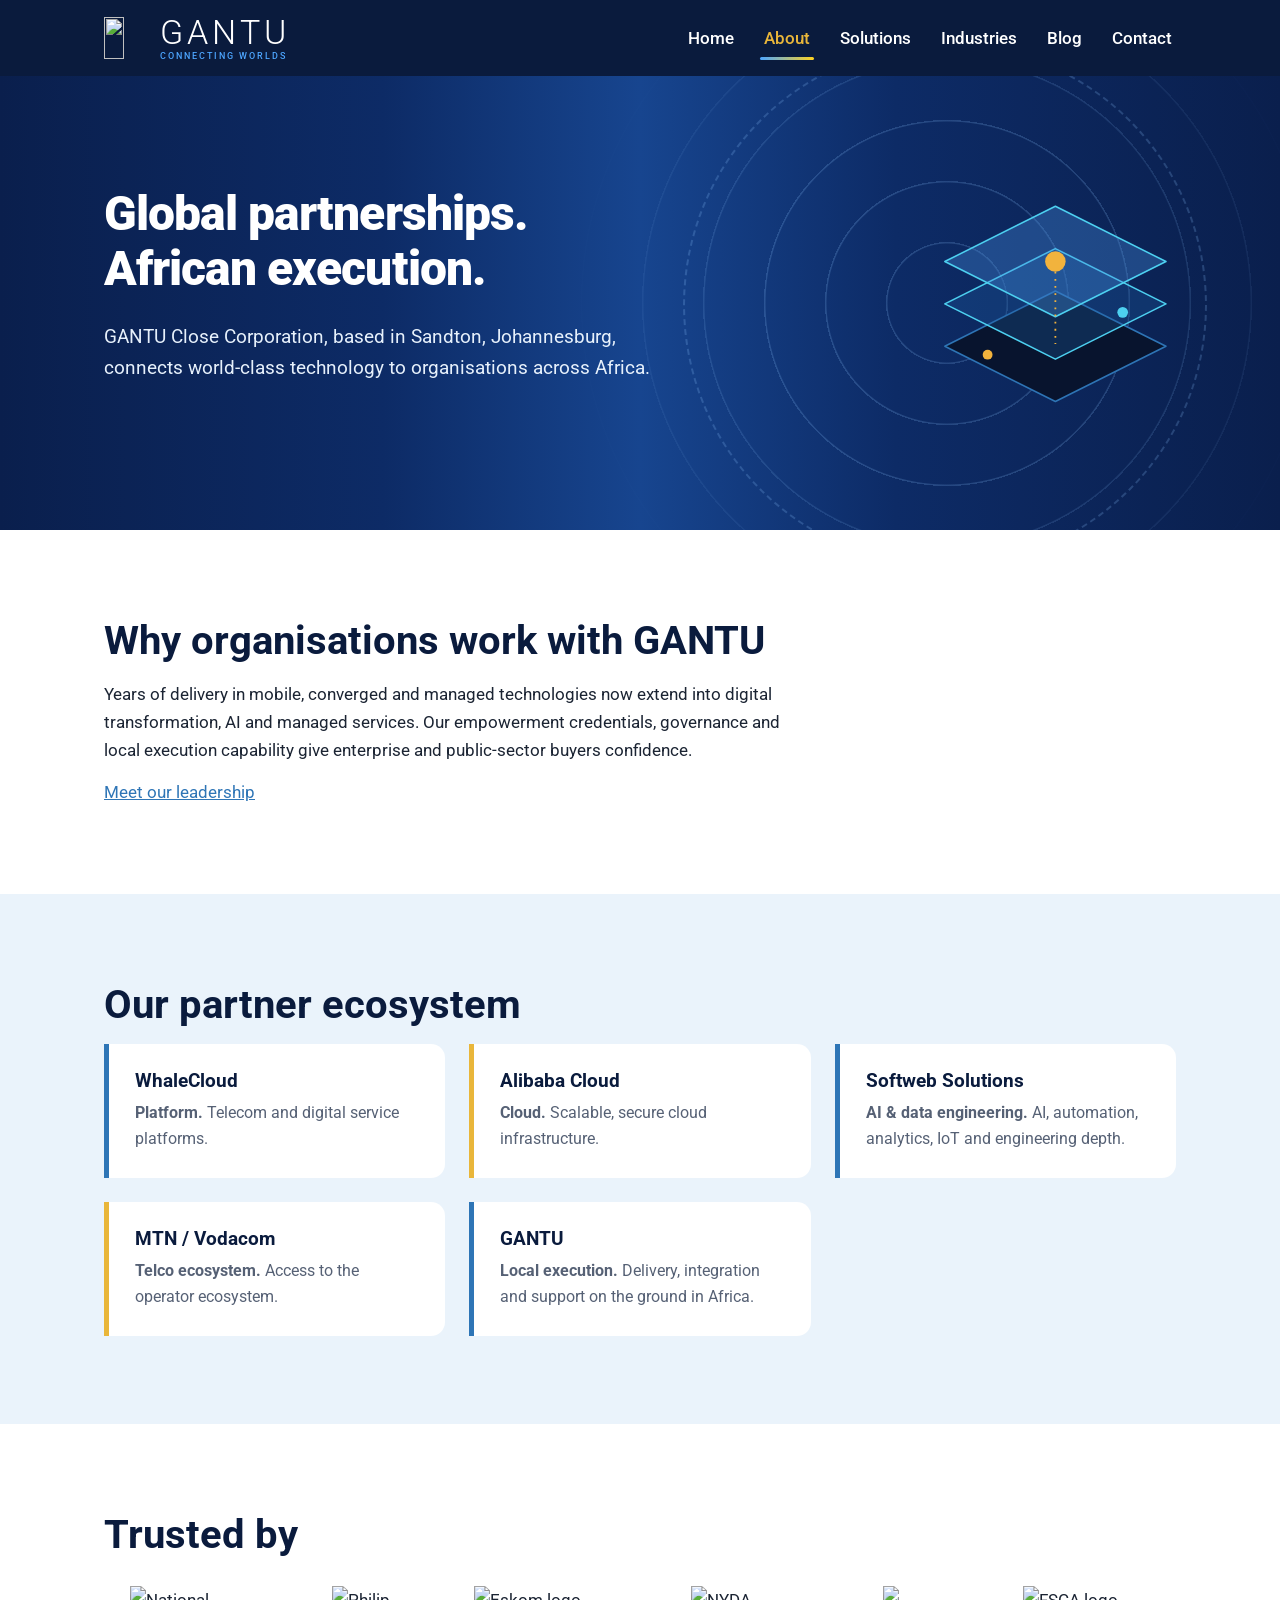
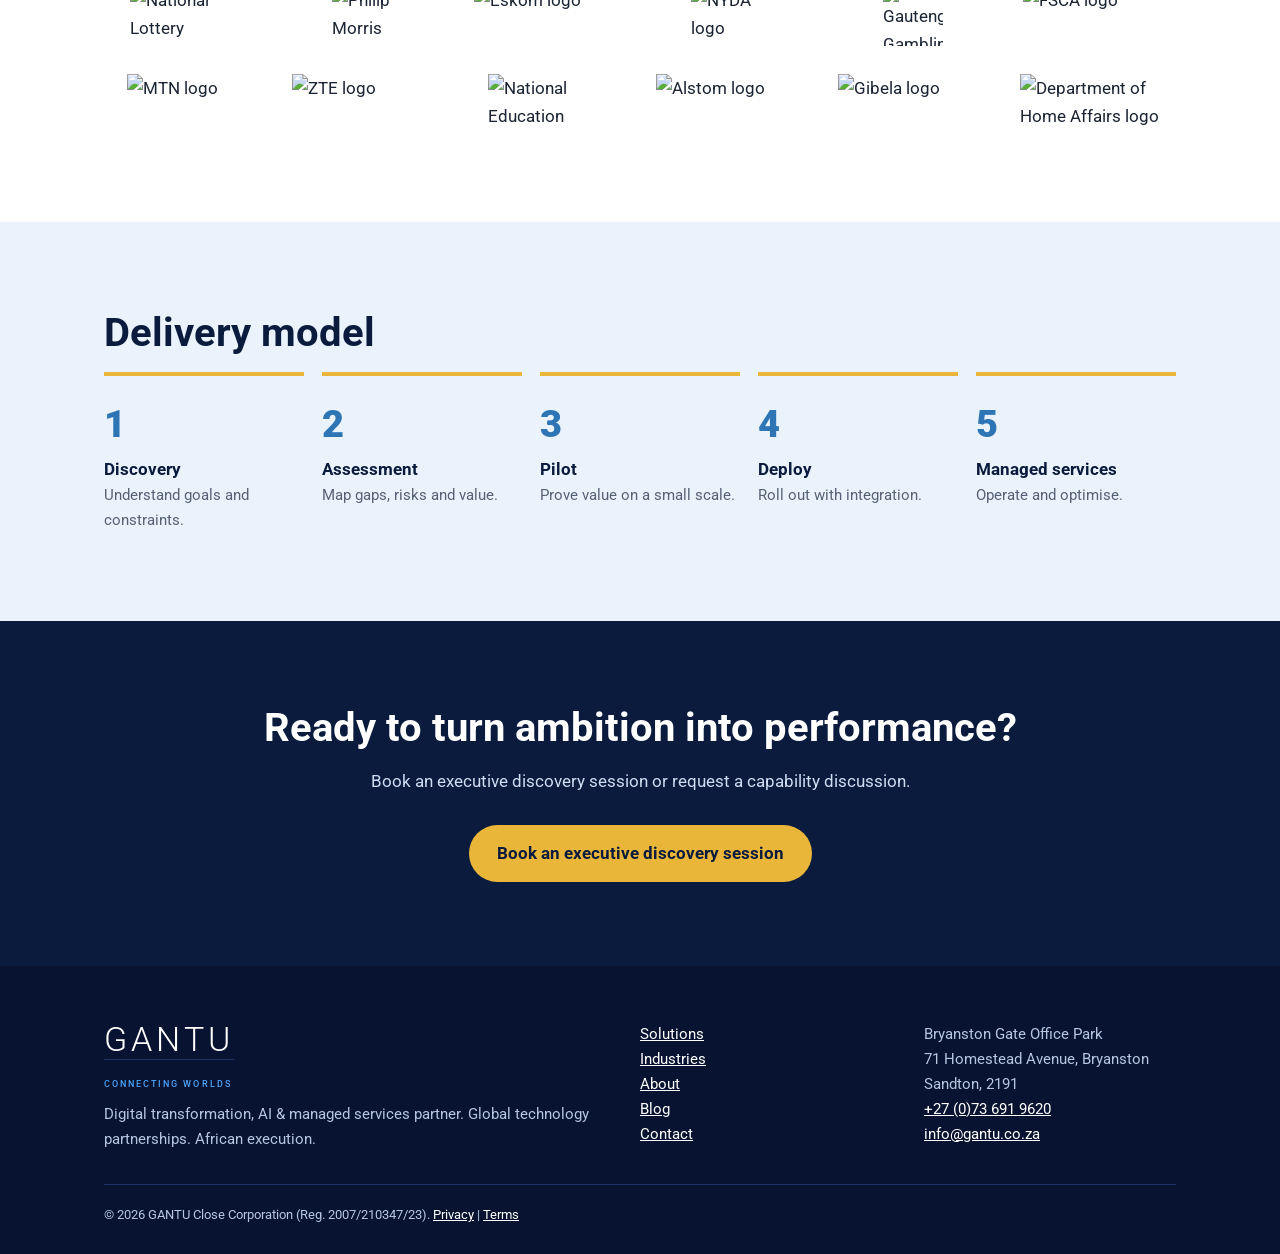
==== about.html @ 1ffa5082 "Add files via upload" ====
<!DOCTYPE html>
<html lang="en-ZA"><head><meta charset="utf-8"><meta name="viewport" content="width=device-width,initial-scale=1">
<title>About | GANTU</title><meta name="description" content="GANTU Close Corporation: global technology partners, African execution, trusted by enterprise and public-sector clients."><link rel="canonical" href="https://gantu.co.za/about.html">
<meta name="robots" content="index,follow,max-image-preview:large"><meta name="theme-color" content="#0A1B3D">
<meta property="og:type" content="website"><meta property="og:site_name" content="GANTU"><meta property="og:title" content="About | GANTU"><meta property="og:description" content="GANTU Close Corporation: global technology partners, African execution, trusted by enterprise and public-sector clients."><meta property="og:image" content="https://gantu.co.za/wp-content/uploads/2024/11/logo_light.png"><meta name="twitter:card" content="summary_large_image">
<link rel="preconnect" href="https://fonts.googleapis.com"><link rel="preconnect" href="https://fonts.gstatic.com" crossorigin>
<link href="https://fonts.googleapis.com/css2?family=Roboto:wght@400;500;700;900&display=swap" rel="stylesheet"><link rel="stylesheet" href="style.css"></head>
<body><header><div class="w nav"><a href="index.html" class="brand"><img src="images/gantu-icon.png" alt="" width="140" height="123"><span class="wm"><b>GANTU</b><small>Connecting Worlds</small></span></a>
<input type="checkbox" id="m" aria-label="Toggle menu"><label for="m" class="bg" aria-hidden="true">&#9776;</label>
<ul><li><a href="index.html">Home</a></li><li><a href="about.html" aria-current=page>About</a></li><li><a href="solutions.html">Solutions</a></li><li><a href="industries.html">Industries</a></li><li><a href="blog.html">Blog</a></li><li><a href="contact.html">Contact</a></li></ul></div></header>
<main><section class="hero sm ab"><div class="w"><div><h1>Global partnerships. African execution.</h1><p>GANTU Close Corporation, based in Sandton, Johannesburg, connects world-class technology to organisations across Africa.</p></div><svg class="iso s" viewBox="40 50 540 480" role="img" aria-label="Three connected technology layers linked by a data line"><polygon points="310,263 558,387 310,511 62,387" fill="#08142E" stroke="#2E75B6" stroke-width="3.5" stroke-linejoin="round"/><polygon points="310,168 558,292 310,416 62,292" fill="rgba(30,90,160,.32)" stroke="#4DD0F0" stroke-width="3.5" stroke-linejoin="round"/><polygon points="310,73 558,197 310,321 62,197" fill="rgba(70,140,220,.35)" stroke="#4DD0F0" stroke-width="3.5" stroke-linejoin="round"/><path class="flow" d="M310 220V382" stroke="#F2B33D" stroke-width="4" stroke-dasharray="4 12" fill="none"/><circle cx="310" cy="197" r="23" fill="#F2B33D"/><circle cx="461" cy="311" r="12" fill="#4DD0F0"/><circle cx="158" cy="406" r="11" fill="#F2B33D"/></svg></div></section>
<section class="s"><div class="w"><h2>Why organisations work with GANTU</h2><p>Years of delivery in mobile, converged and managed technologies now extend into digital transformation, AI and managed services. Our empowerment credentials, governance and local execution capability give enterprise and public-sector buyers confidence.</p><p style='margin-top:14px'><a href='https://gantu.co.za/leadership/'>Meet our leadership</a></p></div></section>
<section class="s alt"><div class="w"><h2>Our partner ecosystem</h2><div class='grid'><div class="t"><h3>WhaleCloud</h3><p><b>Platform.</b> Telecom and digital service platforms.</p></div><div class="t"><h3>Alibaba Cloud</h3><p><b>Cloud.</b> Scalable, secure cloud infrastructure.</p></div><div class="t"><h3>Softweb Solutions</h3><p><b>AI &amp; data engineering.</b> AI, automation, analytics, IoT and engineering depth.</p></div><div class="t"><h3>MTN / Vodacom</h3><p><b>Telco ecosystem.</b> Access to the operator ecosystem.</p></div><div class="t"><h3>GANTU</h3><p><b>Local execution.</b> Delivery, integration and support on the ground in Africa.</p></div></div></div></section>
<section class="s"><div class="w"><h2>Trusted by</h2><ul class='clients'><li><img src="images/clients/c1.jpg" alt="National Lottery (Ithuba) logo" width="220" height="120" loading="lazy"></li><li><img src="images/clients/c2.jpg" alt="Philip Morris South Africa logo" width="139" height="120" loading="lazy"></li><li><img src="images/clients/c3.jpg" alt="Eskom logo" width="300" height="90" loading="lazy"></li><li><img src="images/clients/c4.jpg" alt="NYDA logo" width="160" height="120" loading="lazy"></li><li><img src="images/clients/c5.jpg" alt="Gauteng Gambling Board logo" width="121" height="120" loading="lazy"></li><li><img src="images/clients/c6.jpg" alt="FSCA logo" width="290" height="120" loading="lazy"></li><li><img src="images/clients/c7.jpg" alt="MTN logo" width="231" height="120" loading="lazy"></li><li><img src="images/clients/c8.jpg" alt="ZTE logo" width="300" height="115" loading="lazy"></li><li><img src="images/clients/c9.jpg" alt="National Education Collaboration Trust logo" width="243" height="120" loading="lazy"></li><li><img src="images/clients/c10.jpg" alt="Alstom logo" width="300" height="73" loading="lazy"></li><li><img src="images/clients/c11.jpg" alt="Gibela logo" width="300" height="115" loading="lazy"></li><li><img src="images/clients/c12.jpg" alt="Department of Home Affairs logo" width="300" height="118" loading="lazy"></li></ul></div></section>
<section class="s alt"><div class="w"><h2>Delivery model</h2><ol class="steps"><li>Discovery<span>Understand goals and constraints.</span></li><li>Assessment<span>Map gaps, risks and value.</span></li><li>Pilot<span>Prove value on a small scale.</span></li><li>Deploy<span>Roll out with integration.</span></li><li>Managed services<span>Operate and optimise.</span></li></ol></div></section><section class="cta"><div class="w"><h2>Ready to turn ambition into performance?</h2><p>Book an executive discovery session or request a capability discussion.</p><a class="btn" href="contact.html">Book an executive discovery session</a></div></section></main>
<footer><div class="w"><div><span class="wm"><b>GANTU</b><small>Connecting Worlds</small></span><p style="margin-top:14px">Digital transformation, AI &amp; managed services partner. Global technology partnerships. African execution.</p></div>
<nav aria-label="Footer"><p><a href="solutions.html">Solutions</a><br><a href="industries.html">Industries</a><br><a href="about.html">About</a><br><a href="blog.html">Blog</a><br><a href="contact.html">Contact</a></p></nav>
<address style="font-style:normal">Bryanston Gate Office Park<br>71 Homestead Avenue, Bryanston<br>Sandton, 2191<br><a href="tel:+27736919620">+27 (0)73 691 9620</a><br><a href="mailto:info@gantu.co.za">info@gantu.co.za</a></address>
<small>&copy; 2026 GANTU Close Corporation (Reg. 2007/210347/23). <a href="https://gantu.co.za/wp-content/uploads/2025/07/GANTU-Privacy-Policy.pdf">Privacy</a> | <a href="https://gantu.co.za/wp-content/uploads/2025/07/GANTU-Terms-Conditions.pdf">Terms</a></small></div></footer></body></html>
---- style.css ----
:root{--navy:#0A1B3D;--navy2:#12295A;--blue:#2E75B6;--sky:#EAF3FB;--gold:#E9B63A;--ink:#1B2433;--mut:#566175}
*{box-sizing:border-box;margin:0}
html{scroll-behavior:smooth}
body{font:400 17px/1.65 Roboto,sans-serif;color:var(--ink);background:#fff}
img{max-width:100%;height:auto}a{color:var(--blue)}
:focus-visible{outline:3px solid var(--gold);outline-offset:3px}
.w{max-width:1120px;margin:auto;padding:0 24px}
h1,h2,h3{line-height:1.15;color:var(--navy)}
h1{font-size:clamp(2.3rem,5.2vw,4rem);font-weight:900;letter-spacing:-.02em}
h2{font-size:clamp(1.7rem,3.2vw,2.5rem);font-weight:700;margin-bottom:16px}
h3{font-size:1.2rem;font-weight:700}
p{max-width:68ch}
header{background:var(--navy);position:sticky;top:0;z-index:9;border-bottom:3px solid var(--gold)}
.nav{display:flex;align-items:center;justify-content:space-between;min-height:76px}
.nav ul{display:flex;gap:28px;list-style:none;padding:0;align-items:center}
.nav a{color:#fff;text-decoration:none;font-weight:500}
.nav a[aria-current]{color:var(--gold)}
.btn{display:inline-block;background:var(--gold);color:var(--navy)!important;font-weight:700;padding:14px 28px;border-radius:999px;text-decoration:none;transition:transform .2s}
.btn:hover{transform:translateY(-2px)}
.btn.o{background:none;color:#fff!important;border:2px solid #fff}
#m,.bg{display:none}
.hero{background:var(--navy);color:#fff;position:relative;overflow:hidden;padding:110px 0 120px}
.hero h1{color:#fff;max-width:14ch}
.hero p{color:#cfdcf2;font-size:1.2rem;margin:24px 0 36px}
.hero .w{position:relative;z-index:1}
.hero::after{content:"";position:absolute;right:-200px;top:50%;width:820px;height:820px;margin-top:-410px;border-radius:50%;background:radial-gradient(circle,rgba(46,117,182,.6),transparent 58%),repeating-radial-gradient(circle,transparent 0 30px,rgba(233,182,58,.45) 31px 32px);animation:ring 1.8s ease-out both}
@keyframes ring{from{transform:scale(.55);opacity:0}to{transform:none;opacity:1}}
.hero.sm{padding:72px 0}.hero.sm h1{font-size:clamp(2rem,4vw,3rem);max-width:22ch}
.band{background:var(--navy2);color:#fff;padding:22px 0}
.band ul{display:flex;flex-wrap:wrap;gap:10px 34px;list-style:none;padding:0;font-weight:700;font-size:1.05rem}
.band li::before{content:"";display:inline-block;width:10px;height:10px;background:var(--gold);border-radius:50%;margin-right:10px}
.s{padding:88px 0}.alt{background:var(--sky)}
.lead{color:var(--mut);margin-bottom:40px}
.row{display:grid;grid-template-columns:1.1fr 2fr 1.3fr;gap:32px;padding:30px 0 30px 22px;border-top:1px solid #c9d8ea;border-left:5px solid var(--gold);margin-top:-1px}
.row p{color:var(--mut)}.row b{color:var(--blue)}
.grid{display:grid;grid-template-columns:repeat(auto-fit,minmax(300px,1fr));gap:24px}
.t{background:#fff;border-left:5px solid var(--blue);padding:26px;border-radius:0 14px 14px 0}
.t:nth-child(even){border-left-color:var(--gold)}
.t h3{margin-bottom:8px}.t p{color:var(--mut);font-size:.98rem}
.steps{display:grid;grid-template-columns:repeat(5,1fr);gap:18px;list-style:none;padding:0;counter-reset:n}
.steps li{counter-increment:n;border-top:4px solid var(--gold);padding-top:16px;font-weight:700;color:var(--navy)}
.steps li::before{content:counter(n);display:block;font-size:2.4rem;font-weight:900;color:var(--blue)}
.steps span{display:block;font-weight:400;color:var(--mut);font-size:.95rem}
.cta{background:var(--navy);color:#fff;text-align:center;padding:84px 0}
.cta h2{color:#fff}.cta p{margin:0 auto 30px;color:#cfdcf2}
.logos{display:flex;flex-wrap:wrap;gap:12px 30px;list-style:none;padding:0;color:var(--mut);font-weight:700}
.two{display:grid;grid-template-columns:1fr 1fr;gap:56px}
form{display:grid;gap:16px}label{font-weight:500;display:grid;gap:6px}
input,select,textarea{font:inherit;padding:13px;border:1px solid #b9c7da;border-radius:8px;width:100%}
footer{background:#071330;color:#b8c6e0;padding:56px 0 28px;font-size:.95rem}
footer .w{display:grid;grid-template-columns:2fr 1fr 1fr;gap:32px}
footer a{color:#fff}footer small{grid-column:1/-1;border-top:1px solid #1c3166;padding-top:20px}
@media(max-width:860px){
.bg{display:block;color:#fff;font-size:1.8rem;cursor:pointer}
.nav ul{display:none;position:absolute;top:76px;left:0;right:0;background:var(--navy);flex-direction:column;padding:20px 24px 28px;gap:18px;align-items:flex-start}
#m:checked~ul{display:flex}
.row,.two,footer .w{grid-template-columns:1fr}.steps{grid-template-columns:1fr 1fr}
.hero::after{opacity:.35;right:-420px}.hero{padding:72px 0 80px}.s{padding:60px 0}}
@media(prefers-reduced-motion:reduce){.hero::after{animation:none}html{scroll-behavior:auto}}
.nav ul{gap:22px}
.hero.big{background:linear-gradient(135deg,#071330,#0A1B3D 55%,#12408a);min-height:660px;display:flex;align-items:center}
.hero.big h1{font-size:clamp(2.2rem,4.8vw,3.9rem);max-width:19ch}
.hero.big::after{right:-160px;width:900px;height:900px;margin-top:-450px}
.chips{display:flex;flex-wrap:wrap;gap:10px;margin-top:44px}
.chips a{border:1px solid rgba(255,255,255,.35);color:#fff;border-radius:999px;padding:8px 18px;text-decoration:none;font-size:.95rem;transition:background .2s}
.chips a:hover{background:var(--gold);color:var(--navy);border-color:var(--gold)}
.orbit{max-width:440px;width:100%;margin:auto;display:block}
.posts{display:grid;grid-template-columns:repeat(auto-fit,minmax(310px,1fr));gap:28px}
.pc{background:#fff;border-radius:16px;overflow:hidden;box-shadow:0 12px 32px rgba(10,27,61,.13);display:flex;flex-direction:column}
.pc img{display:block;width:100%;aspect-ratio:16/9;object-fit:cover}
.pc div{padding:22px 24px 26px}.pc small{color:var(--blue);font-weight:700}
.pc h3{margin:6px 0 10px}.pc h3 a{color:var(--navy);text-decoration:none}.pc p{color:var(--mut);font-size:.97rem}
.art{max-width:760px;margin:auto}.art img{width:100%;border-radius:16px;margin:0 0 36px}
.art h2{font-size:1.6rem;margin:36px 0 10px}.art p{margin-bottom:16px;max-width:none}
.meta{color:var(--mut);font-size:.95rem;margin-bottom:24px}
@media(max-width:860px){.hero.big{min-height:0}}
.hero.big h1{font-size:clamp(1.6rem,3.7vw,3.1rem);font-weight:700;letter-spacing:-.015em;line-height:1.18;max-width:none;text-wrap:balance}
.hero.big p{max-width:62ch}
.hero.big::after{right:-300px}
@media(max-width:600px){.hero.big h1{font-size:6.2vw}.hero.big p{font-size:1.05rem}}
.hero.big::after{background:radial-gradient(circle,#F7931E 0,#F7931E 3.5%,rgba(247,147,30,.55) 7%,transparent 26%),radial-gradient(circle,rgba(46,117,182,.5),transparent 58%),repeating-radial-gradient(circle,transparent 0 30px,rgba(233,182,58,.45) 31px 32px)}
.net{position:absolute;right:-300px;top:50%;width:900px;height:900px;margin-top:-450px;pointer-events:none}
.net i{position:absolute;border-radius:50%}
.net i:nth-child(1){inset:22%;border:2px dashed rgba(233,182,58,.8);animation:spin 28s linear infinite}
.net i:nth-child(2){inset:37%;border:2px dotted rgba(255,255,255,.75);animation:spin 18s linear infinite reverse}
.net i::before,.net i::after{content:"";position:absolute;left:50%;width:14px;height:14px;margin-left:-7px;border-radius:50%;background:#F7931E;box-shadow:0 0 14px 4px rgba(247,147,30,.7)}
.net i::before{top:-8px}.net i::after{bottom:-8px}
.net::before{content:"";position:absolute;left:50%;top:50%;width:110px;height:110px;margin:-55px 0 0 -55px;border:2px solid #F7931E;border-radius:50%;animation:pulse 3.6s ease-out infinite}
@keyframes spin{to{transform:rotate(360deg)}}
@keyframes pulse{from{transform:scale(.4);opacity:.8}to{transform:scale(7);opacity:0}}
@media(max-width:860px){.net{opacity:.5}}
@media(prefers-reduced-motion:reduce){.net i,.net::before{animation:none}}
.hero.big::after{background:radial-gradient(circle,#FFD21F 0,#FFD21F 3.5%,rgba(255,210,31,.5) 7%,transparent 26%),radial-gradient(circle,rgba(46,117,182,.5),transparent 58%),repeating-radial-gradient(circle,transparent 0 30px,rgba(142,197,255,.55) 31px 32px)}
.net i:nth-child(1){border-color:#FFD21F}
.net i:nth-child(2){border-color:#8EC5FF}
.net i::before,.net i::after{background:#FFD21F;box-shadow:0 0 14px 4px rgba(255,210,31,.7)}
.net::before{border-color:#FFD21F}
.hero.big::after{background:radial-gradient(circle,transparent 0 30px,#FFD21F 31px 34px,transparent 35px),radial-gradient(circle,rgba(46,117,182,.5),transparent 58%),repeating-radial-gradient(circle,transparent 0 30px,rgba(142,197,255,.55) 31px 32px)}
.net i:nth-child(1){border-color:#8EC5FF}
.net i::before,.net i::after{background:#8EC5FF;box-shadow:0 0 14px 4px rgba(142,197,255,.7)}
.net::before{border-color:#8EC5FF}
.hero.big::after{background:radial-gradient(circle,#FFD21F 0 34px,transparent 35px),radial-gradient(circle,rgba(46,117,182,.5),transparent 58%),repeating-radial-gradient(circle,transparent 0 30px,rgba(142,197,255,.55) 31px 32px)}
.hero.big::after{background:radial-gradient(circle,#FFD21F 0 34px,transparent 35px 60px,#FFD21F 61px 64px,transparent 65px),radial-gradient(circle,rgba(46,117,182,.5),transparent 58%),repeating-radial-gradient(circle,transparent 0 30px,rgba(142,197,255,.55) 31px 32px)}
header{border-bottom:0}
.hero.big,.hero.sm{background:linear-gradient(135deg,#123F84,#1B5BB0 55%,#2E75B6)}
.hero p{color:#e6f0fb}
.hero.big,.hero.sm{background:linear-gradient(135deg,#0E2F6B 0%,#133F86 50%,#1B5BB0 100%)}
.hero.big,.hero.sm{background:linear-gradient(135deg,#0B2558 0%,#0F3274 50%,#164C9A 100%)}
.brand{display:flex;align-items:center;gap:8px}
.brand img:first-child{height:38px;width:auto}
.wm{display:inline-flex;flex-direction:column;line-height:1;color:#fff;text-decoration:none}
.wm b{font-size:34px;font-weight:300;letter-spacing:.12em}
.wm small{font-size:8.5px;font-weight:500;letter-spacing:.24em;text-transform:uppercase;color:#4DA6FF;margin-top:3px}
.brand img:first-child{height:42px}
.nav ul a{position:relative;display:inline-block;padding:10px 4px;transition:color .25s,transform .25s}
.nav ul a::after{content:"";position:absolute;left:50%;bottom:2px;width:0;height:3px;border-radius:3px;background:linear-gradient(90deg,#4DA6FF,#FFD21F);transition:width .3s ease,left .3s ease}
.nav ul a:hover,.nav ul a:focus-visible{color:#FFD21F;transform:translateY(-2px)}
.nav ul a:hover::after,.nav ul a:focus-visible::after,.nav ul a[aria-current]::after{width:100%;left:0}
.brand{transition:opacity .25s}.brand:hover{opacity:.85}
@media(prefers-reduced-motion:reduce){.nav ul a,.nav ul a::after{transition:none}.nav ul a:hover{transform:none}}
.hero.big::after{background:radial-gradient(circle,#FFD21F 0 34px,transparent 35px 61px,#FFD21F 62px 65px,transparent 66px),radial-gradient(circle,rgba(46,117,182,.5),transparent 58%)}
.net u{position:absolute;left:50%;top:50%;width:var(--d);height:var(--d);margin:calc(var(--d)/-2) 0 0 calc(var(--d)/-2);border:1px solid rgba(142,197,255,.55);border-radius:50%;animation:ring 1.8s ease-out both}
.net u.d{border:2px dashed rgba(225,240,255,.9)}
.net i:nth-child(1){inset:20.9%}.net i:nth-child(2){inset:36.9%}
@media(prefers-reduced-motion:reduce){.net u{animation:none}}
.clients{display:grid;grid-template-columns:repeat(6,1fr);gap:28px 20px;list-style:none;padding:0;margin-top:28px;align-items:center;justify-items:center}
.clients img{height:60px;width:auto;max-width:150px;object-fit:contain;display:block}
@media(max-width:860px){.clients{grid-template-columns:repeat(4,1fr)}}
@media(max-width:520px){.clients{grid-template-columns:repeat(3,1fr)}.clients img{height:48px;max-width:96px}}
.hero.ab::after{display:none}
.hero.ab .w{display:grid;grid-template-columns:1.2fr 1fr;align-items:center;gap:32px}
.iso{width:100%;max-width:400px;justify-self:end;height:auto;animation:fl 7s ease-in-out infinite}
.iso .flow{animation:fw 1.6s linear infinite}
@keyframes fw{to{stroke-dashoffset:-16}}
@keyframes fl{50%{transform:translateY(-8px)}}
@media(max-width:860px){.hero.ab .w{grid-template-columns:1fr}.iso{max-width:260px;justify-self:center}}
@media(prefers-reduced-motion:reduce){.iso,.iso .flow{animation:none}}
.iso .pr{animation:pr 3.4s ease-in-out infinite;transform-box:fill-box;transform-origin:center}
@keyframes pr{50%{transform:scale(1.12);opacity:.35}}
@media(prefers-reduced-motion:reduce){.iso .pr{animation:none}}
.iso .pin{animation:pn 2.6s ease-in-out infinite}
@keyframes pn{50%{transform:translateY(-10px)}}
@media(prefers-reduced-motion:reduce){.iso .pin{animation:none}}
.iso.s{height:310px;width:auto;max-width:100%}
@media(max-width:860px){.iso.s{height:auto;width:100%;max-width:240px}}
.iso.s{height:390px;margin:-40px 0}
@media(max-width:860px){.iso.s{height:auto;width:100%;max-width:240px;margin:0}}
.hero.sm{background:radial-gradient(circle at 78% 50%,rgba(90,175,255,.45),transparent 52%),linear-gradient(110deg,#0A1B3D 0%,#0F3274 38%,#1B5BB0 72%,#3E8FD6 100%)}
.hero.sm{background:linear-gradient(90deg,#0A1F4D 0%,#0D2B66 30%,#17458F 50%,#0D2B66 70%,#0A1F4D 100%)}
.hero.ab::after{display:block;content:"";position:absolute;width:760px;height:760px;top:50%;margin-top:-380px;right:calc((100% - 1072px)/2 - 151px);border-radius:50%;background:repeating-radial-gradient(circle,transparent 0 59px,rgba(142,197,255,.2) 60px 61px);-webkit-mask-image:radial-gradient(circle,#000 35%,transparent 70%);mask-image:radial-gradient(circle,#000 35%,transparent 70%);animation:none}
.hero.ab::before{content:"";position:absolute;width:520px;height:520px;top:50%;margin-top:-260px;right:calc((100% - 1072px)/2 - 31px);border-radius:50%;border:2px dashed rgba(142,197,255,.22);animation:spin 70s linear infinite}
@media(max-width:860px){.hero.ab::after{right:calc(50% - 380px)}.hero.ab::before{right:calc(50% - 260px)}}
@media(prefers-reduced-motion:reduce){.hero.ab::before{animation:none}}
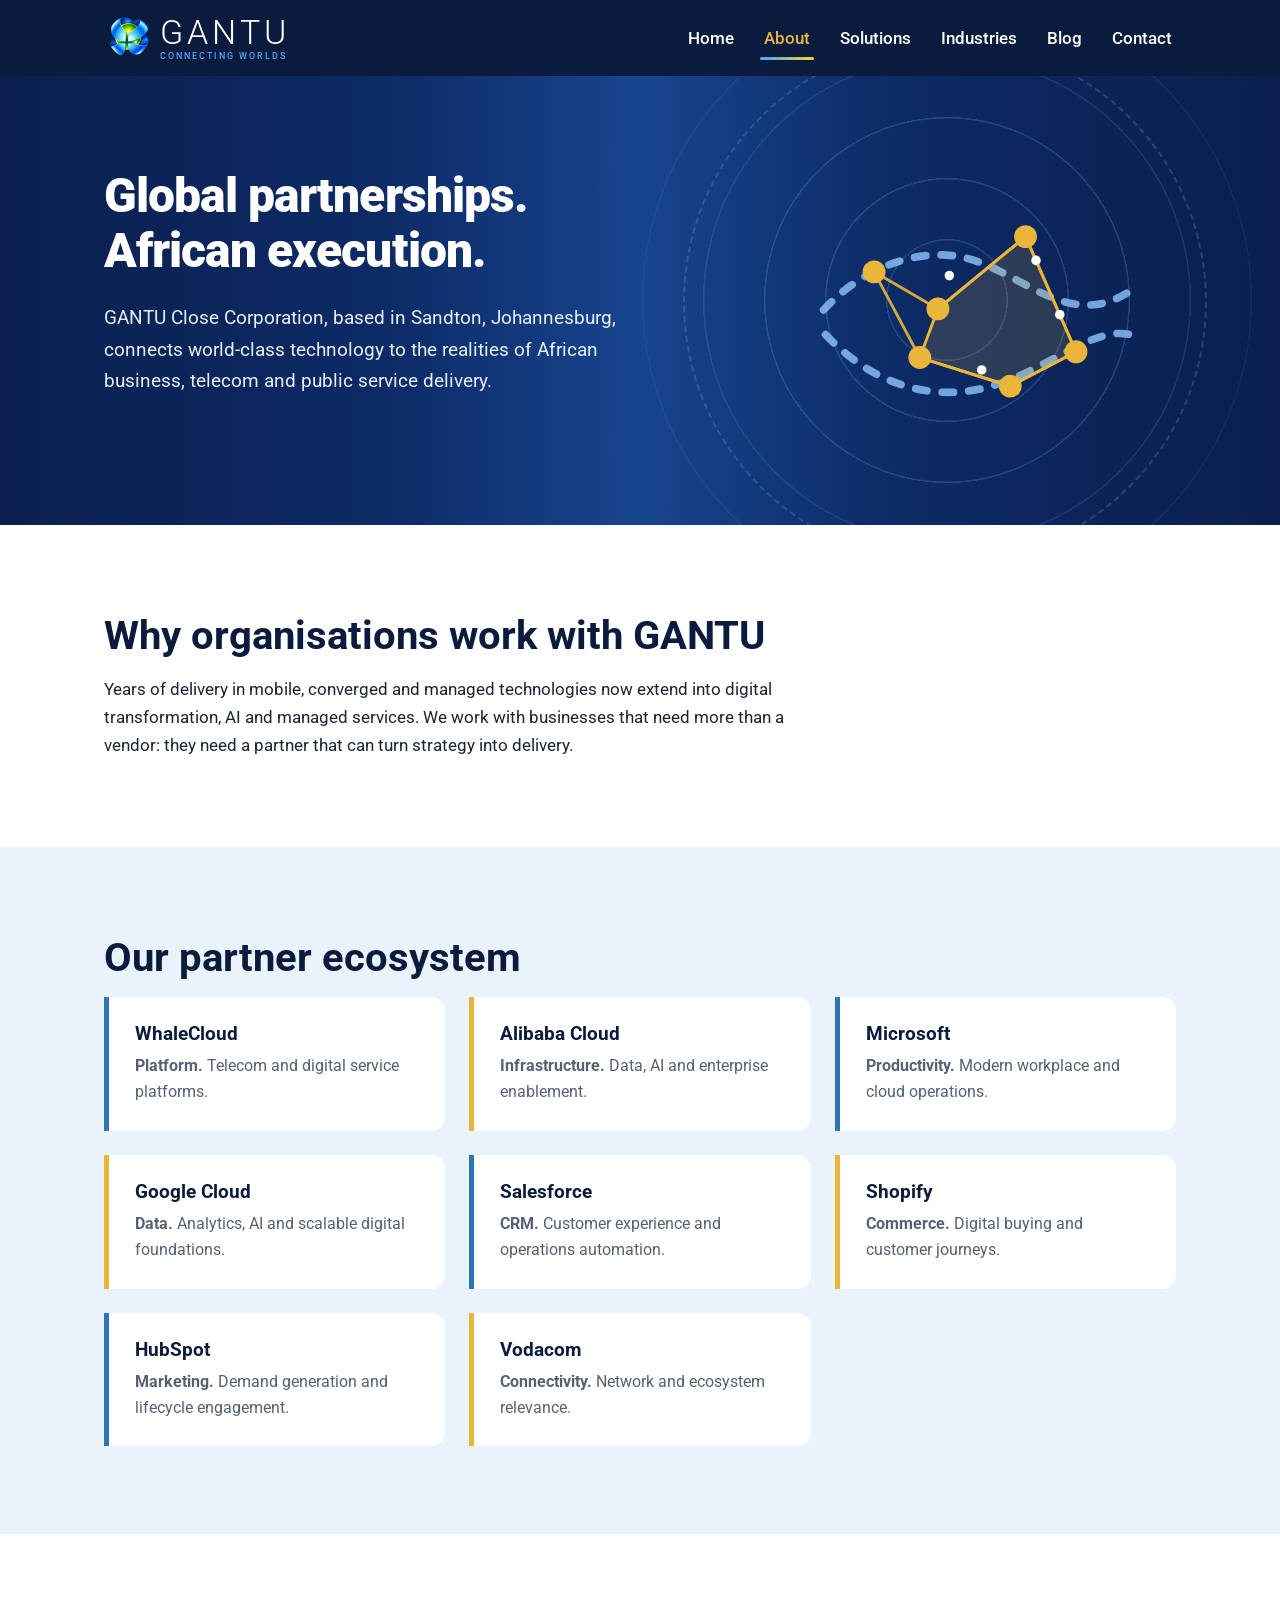
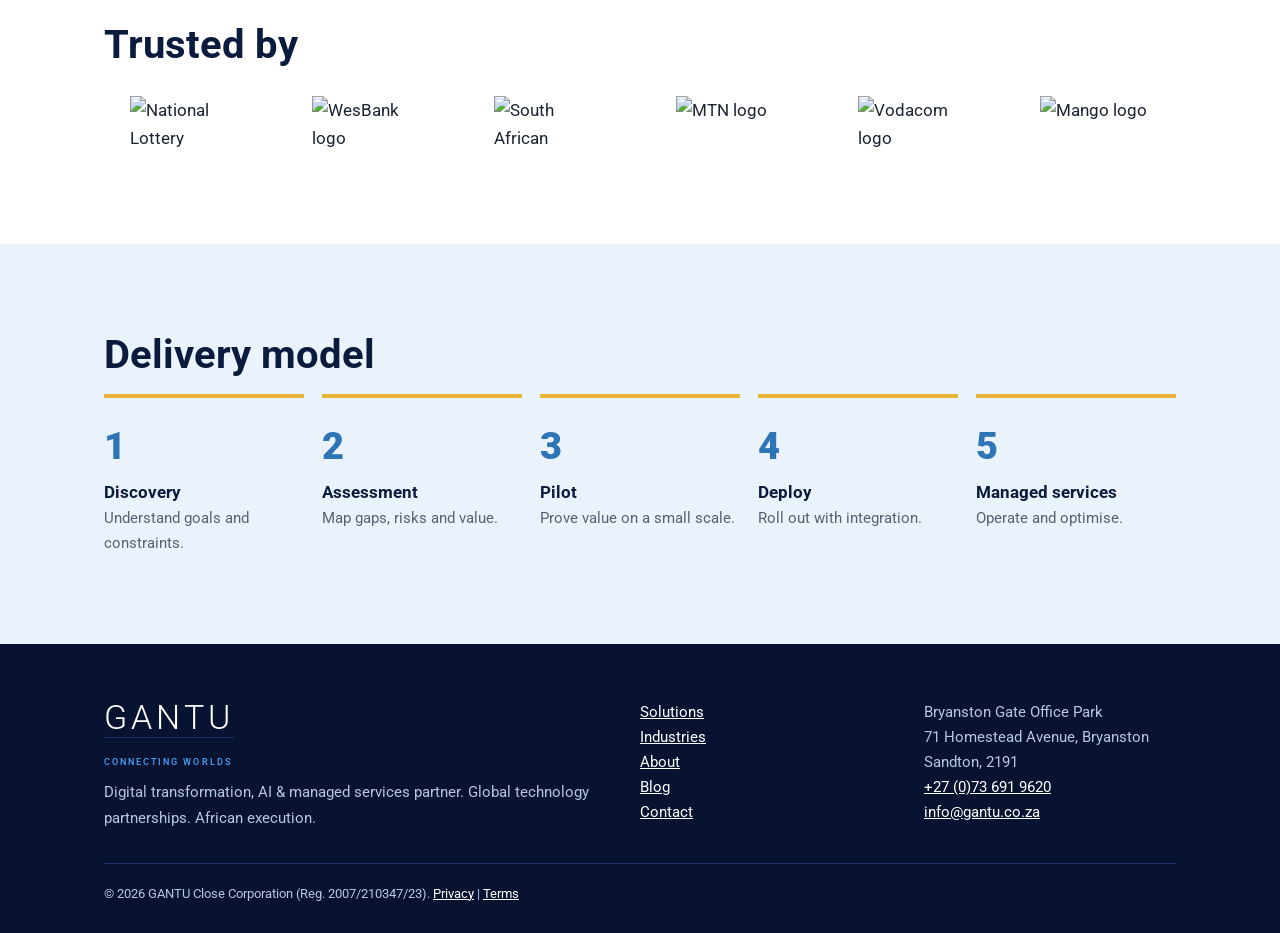
==== commit e50ccb12: "Fix broken logo references in the site navigation by pointing to the existing root-level gantu-icon." ====
--- a/about.html
+++ b/about.html
@@ -1,19 +1,20 @@
 <!DOCTYPE html>
 <html lang="en-ZA"><head><meta charset="utf-8"><meta name="viewport" content="width=device-width,initial-scale=1">
-<title>About | GANTU</title><meta name="description" content="GANTU Close Corporation: global technology partners, African execution, trusted by enterprise and public-sector clients."><link rel="canonical" href="https://gantu.co.za/about.html">
+<title>About | GANTU</title><meta name="description" content="GANTU Close Corporation: global technology partners, African execution, trusted by enterprise and public-sector clients."><link rel="canonical" href="https://gantu.co.za/about/">
 <meta name="robots" content="index,follow,max-image-preview:large"><meta name="theme-color" content="#0A1B3D">
-<meta property="og:type" content="website"><meta property="og:site_name" content="GANTU"><meta property="og:title" content="About | GANTU"><meta property="og:description" content="GANTU Close Corporation: global technology partners, African execution, trusted by enterprise and public-sector clients."><meta property="og:image" content="https://gantu.co.za/wp-content/uploads/2024/11/logo_light.png"><meta name="twitter:card" content="summary_large_image">
+<meta property="og:type" content="website"><meta property="og:site_name" content="GANTU"><meta property="og:title" content="About | GANTU"><meta property="og:description" content="GANTU Close Corporation: global technology partners, African execution, trusted by enterprise and public-sector clients."><meta property="og:image" content="https://gantu.co.za/wp-content/uploads/2024/11/logo_light.png">
 <link rel="preconnect" href="https://fonts.googleapis.com"><link rel="preconnect" href="https://fonts.gstatic.com" crossorigin>
 <link href="https://fonts.googleapis.com/css2?family=Roboto:wght@400;500;700;900&display=swap" rel="stylesheet"><link rel="stylesheet" href="style.css"></head>
-<body><header><div class="w nav"><a href="index.html" class="brand"><img src="images/gantu-icon.png" alt="" width="140" height="123"><span class="wm"><b>GANTU</b><small>Connecting Worlds</small></span></a>
+<body><header><div class="w nav"><a href="index.html" class="brand"><img src="gantu-icon.png" alt="GANTU logo" width="140" height="123"><span class="wm"><b>GANTU</b><small>Connecting Worlds</small></span></a>
 <input type="checkbox" id="m" aria-label="Toggle menu"><label for="m" class="bg" aria-hidden="true">&#9776;</label>
 <ul><li><a href="index.html">Home</a></li><li><a href="about.html" aria-current=page>About</a></li><li><a href="solutions.html">Solutions</a></li><li><a href="industries.html">Industries</a></li><li><a href="blog.html">Blog</a></li><li><a href="contact.html">Contact</a></li></ul></div></header>
-<main><section class="hero sm ab"><div class="w"><div><h1>Global partnerships. African execution.</h1><p>GANTU Close Corporation, based in Sandton, Johannesburg, connects world-class technology to organisations across Africa.</p></div><svg class="iso s" viewBox="40 50 540 480" role="img" aria-label="Three connected technology layers linked by a data line"><polygon points="310,263 558,387 310,511 62,387" fill="#08142E" stroke="#2E75B6" stroke-width="3.5" stroke-linejoin="round"/><polygon points="310,168 558,292 310,416 62,292" fill="rgba(30,90,160,.32)" stroke="#4DD0F0" stroke-width="3.5" stroke-linejoin="round"/><polygon points="310,73 558,197 310,321 62,197" fill="rgba(70,140,220,.35)" stroke="#4DD0F0" stroke-width="3.5" stroke-linejoin="round"/><path class="flow" d="M310 220V382" stroke="#F2B33D" stroke-width="4" stroke-dasharray="4 12" fill="none"/><circle cx="310" cy="197" r="23" fill="#F2B33D"/><circle cx="461" cy="311" r="12" fill="#4DD0F0"/><circle cx="158" cy="406" r="11" fill="#F2B33D"/></svg></div></section>
-<section class="s"><div class="w"><h2>Why organisations work with GANTU</h2><p>Years of delivery in mobile, converged and managed technologies now extend into digital transformation, AI and managed services. Our empowerment credentials, governance and local execution capability give enterprise and public-sector buyers confidence.</p><p style='margin-top:14px'><a href='https://gantu.co.za/leadership/'>Meet our leadership</a></p></div></section>
-<section class="s alt"><div class="w"><h2>Our partner ecosystem</h2><div class='grid'><div class="t"><h3>WhaleCloud</h3><p><b>Platform.</b> Telecom and digital service platforms.</p></div><div class="t"><h3>Alibaba Cloud</h3><p><b>Cloud.</b> Scalable, secure cloud infrastructure.</p></div><div class="t"><h3>Softweb Solutions</h3><p><b>AI &amp; data engineering.</b> AI, automation, analytics, IoT and engineering depth.</p></div><div class="t"><h3>MTN / Vodacom</h3><p><b>Telco ecosystem.</b> Access to the operator ecosystem.</p></div><div class="t"><h3>GANTU</h3><p><b>Local execution.</b> Delivery, integration and support on the ground in Africa.</p></div></div></div></section>
-<section class="s"><div class="w"><h2>Trusted by</h2><ul class='clients'><li><img src="images/clients/c1.jpg" alt="National Lottery (Ithuba) logo" width="220" height="120" loading="lazy"></li><li><img src="images/clients/c2.jpg" alt="Philip Morris South Africa logo" width="139" height="120" loading="lazy"></li><li><img src="images/clients/c3.jpg" alt="Eskom logo" width="300" height="90" loading="lazy"></li><li><img src="images/clients/c4.jpg" alt="NYDA logo" width="160" height="120" loading="lazy"></li><li><img src="images/clients/c5.jpg" alt="Gauteng Gambling Board logo" width="121" height="120" loading="lazy"></li><li><img src="images/clients/c6.jpg" alt="FSCA logo" width="290" height="120" loading="lazy"></li><li><img src="images/clients/c7.jpg" alt="MTN logo" width="231" height="120" loading="lazy"></li><li><img src="images/clients/c8.jpg" alt="ZTE logo" width="300" height="115" loading="lazy"></li><li><img src="images/clients/c9.jpg" alt="National Education Collaboration Trust logo" width="243" height="120" loading="lazy"></li><li><img src="images/clients/c10.jpg" alt="Alstom logo" width="300" height="73" loading="lazy"></li><li><img src="images/clients/c11.jpg" alt="Gibela logo" width="300" height="115" loading="lazy"></li><li><img src="images/clients/c12.jpg" alt="Department of Home Affairs logo" width="300" height="118" loading="lazy"></li></ul></div></section>
-<section class="s alt"><div class="w"><h2>Delivery model</h2><ol class="steps"><li>Discovery<span>Understand goals and constraints.</span></li><li>Assessment<span>Map gaps, risks and value.</span></li><li>Pilot<span>Prove value on a small scale.</span></li><li>Deploy<span>Roll out with integration.</span></li><li>Managed services<span>Operate and optimise.</span></li></ol></div></section><section class="cta"><div class="w"><h2>Ready to turn ambition into performance?</h2><p>Book an executive discovery session or request a capability discussion.</p><a class="btn" href="contact.html">Book an executive discovery session</a></div></section></main>
+<main><section class="hero sm ab"><div class="w"><div><h1>Global partnerships. African execution.</h1><p>GANTU Close Corporation, based in Sandton, Johannesburg, connects world-class technology to the realities of African business, telecom and public service delivery.</p></div><svg class="iso" viewBox="0 0 420 320" role="img" aria-label="Abstract illustration showing GANTU global partnerships and African execution"><g fill="none" stroke="#8EC5FF" stroke-linecap="round" stroke-opacity=".8"><path class="flow" d="M50 170C90 126 154 100 208 118C265 137 311 191 372 150" stroke-width="8" stroke-dasharray="12 16"/><path class="flow" d="M52 196C107 254 173 268 233 248C290 229 335 187 372 196" stroke-width="8" stroke-dasharray="12 16"/></g><g fill="none" stroke="#E9B63A" stroke-width="3"><path d="M103 130L170 169L262 93L315 214L246 250L151 220L103 130Z" opacity=".9"/><path class="pr" d="M170 169L262 93L315 214L246 250L151 220L170 169Z" fill="rgba(233,182,58,.15)"/></g><g fill="#E9B63A"><circle class="pin" cx="103" cy="130" r="12"/><circle class="pin" cx="170" cy="169" r="12"/><circle class="pin" cx="262" cy="93" r="12"/><circle class="pin" cx="315" cy="214" r="12"/><circle class="pin" cx="246" cy="250" r="12"/><circle class="pin" cx="151" cy="220" r="12"/></g><g fill="#fff"><circle cx="182" cy="134" r="5"/><circle cx="273" cy="118" r="5"/><circle cx="298" cy="175" r="5"/><circle cx="216" cy="233" r="5"/></g></svg></div></section>
+<section class="s"><div class="w"><h2>Why organisations work with GANTU</h2><p>Years of delivery in mobile, converged and managed technologies now extend into digital transformation, AI and managed services. We work with businesses that need more than a vendor: they need a partner that can turn strategy into delivery.</p></div></section>
+<section class="s alt"><div class="w"><h2>Our partner ecosystem</h2><div class='grid'><div class="t"><h3>WhaleCloud</h3><p><b>Platform.</b> Telecom and digital service platforms.</p></div><div class="t"><h3>Alibaba Cloud</h3><p><b>Infrastructure.</b> Data, AI and enterprise enablement.</p></div><div class="t"><h3>Microsoft</h3><p><b>Productivity.</b> Modern workplace and cloud operations.</p></div><div class="t"><h3>Google Cloud</h3><p><b>Data.</b> Analytics, AI and scalable digital foundations.</p></div><div class="t"><h3>Salesforce</h3><p><b>CRM.</b> Customer experience and operations automation.</p></div><div class="t"><h3>Shopify</h3><p><b>Commerce.</b> Digital buying and customer journeys.</p></div><div class="t"><h3>HubSpot</h3><p><b>Marketing.</b> Demand generation and lifecycle engagement.</p></div><div class="t"><h3>Vodacom</h3><p><b>Connectivity.</b> Network and ecosystem relevance.</p></div></div></div></section>
+<section class="s"><div class="w"><h2>Trusted by</h2><ul class='clients'><li><img src="images/clients/c1.jpg" alt="National Lottery (Ithuba) logo" width="220" height="120" loading="lazy"></li><li><img src="images/clients/c2.jpg" alt="WesBank logo" width="220" height="120" loading="lazy"></li><li><img src="images/clients/c3.jpg" alt="South African government logo" width="220" height="120" loading="lazy"></li><li><img src="images/clients/c4.jpg" alt="MTN logo" width="220" height="120" loading="lazy"></li><li><img src="images/clients/c5.jpg" alt="Vodacom logo" width="220" height="120" loading="lazy"></li><li><img src="images/clients/c6.jpg" alt="Mango logo" width="220" height="120" loading="lazy"></li></ul></div></section>
+<section class="s alt"><div class="w"><h2>Delivery model</h2><ol class="steps"><li>Discovery<span>Understand goals and constraints.</span></li><li>Assessment<span>Map gaps, risks and value.</span></li><li>Pilot<span>Prove value on a small scale.</span></li><li>Deploy<span>Roll out with integration.</span></li><li>Managed services<span>Operate and optimise.</span></li></ol></div></section>
+</main>
 <footer><div class="w"><div><span class="wm"><b>GANTU</b><small>Connecting Worlds</small></span><p style="margin-top:14px">Digital transformation, AI &amp; managed services partner. Global technology partnerships. African execution.</p></div>
 <nav aria-label="Footer"><p><a href="solutions.html">Solutions</a><br><a href="industries.html">Industries</a><br><a href="about.html">About</a><br><a href="blog.html">Blog</a><br><a href="contact.html">Contact</a></p></nav>
 <address style="font-style:normal">Bryanston Gate Office Park<br>71 Homestead Avenue, Bryanston<br>Sandton, 2191<br><a href="tel:+27736919620">+27 (0)73 691 9620</a><br><a href="mailto:info@gantu.co.za">info@gantu.co.za</a></address>
-<small>&copy; 2026 GANTU Close Corporation (Reg. 2007/210347/23). <a href="https://gantu.co.za/wp-content/uploads/2025/07/GANTU-Privacy-Policy.pdf">Privacy</a> | <a href="https://gantu.co.za/wp-content/uploads/2025/07/GANTU-Terms-Conditions.pdf">Terms</a></small></div></footer></body></html>+<small>&copy; 2026 GANTU Close Corporation (Reg. 2007/210347/23). <a href="https://gantu.co.za/wp-content/uploads/2025/07/GANTU-Privacy-Policy.pdf">Privacy</a> | <a href="https://gantu.co.za/wp-content/uploads/2025/07/GANTU-Terms-Conditions.pdf">Terms</a></small></div></footer></body></html>
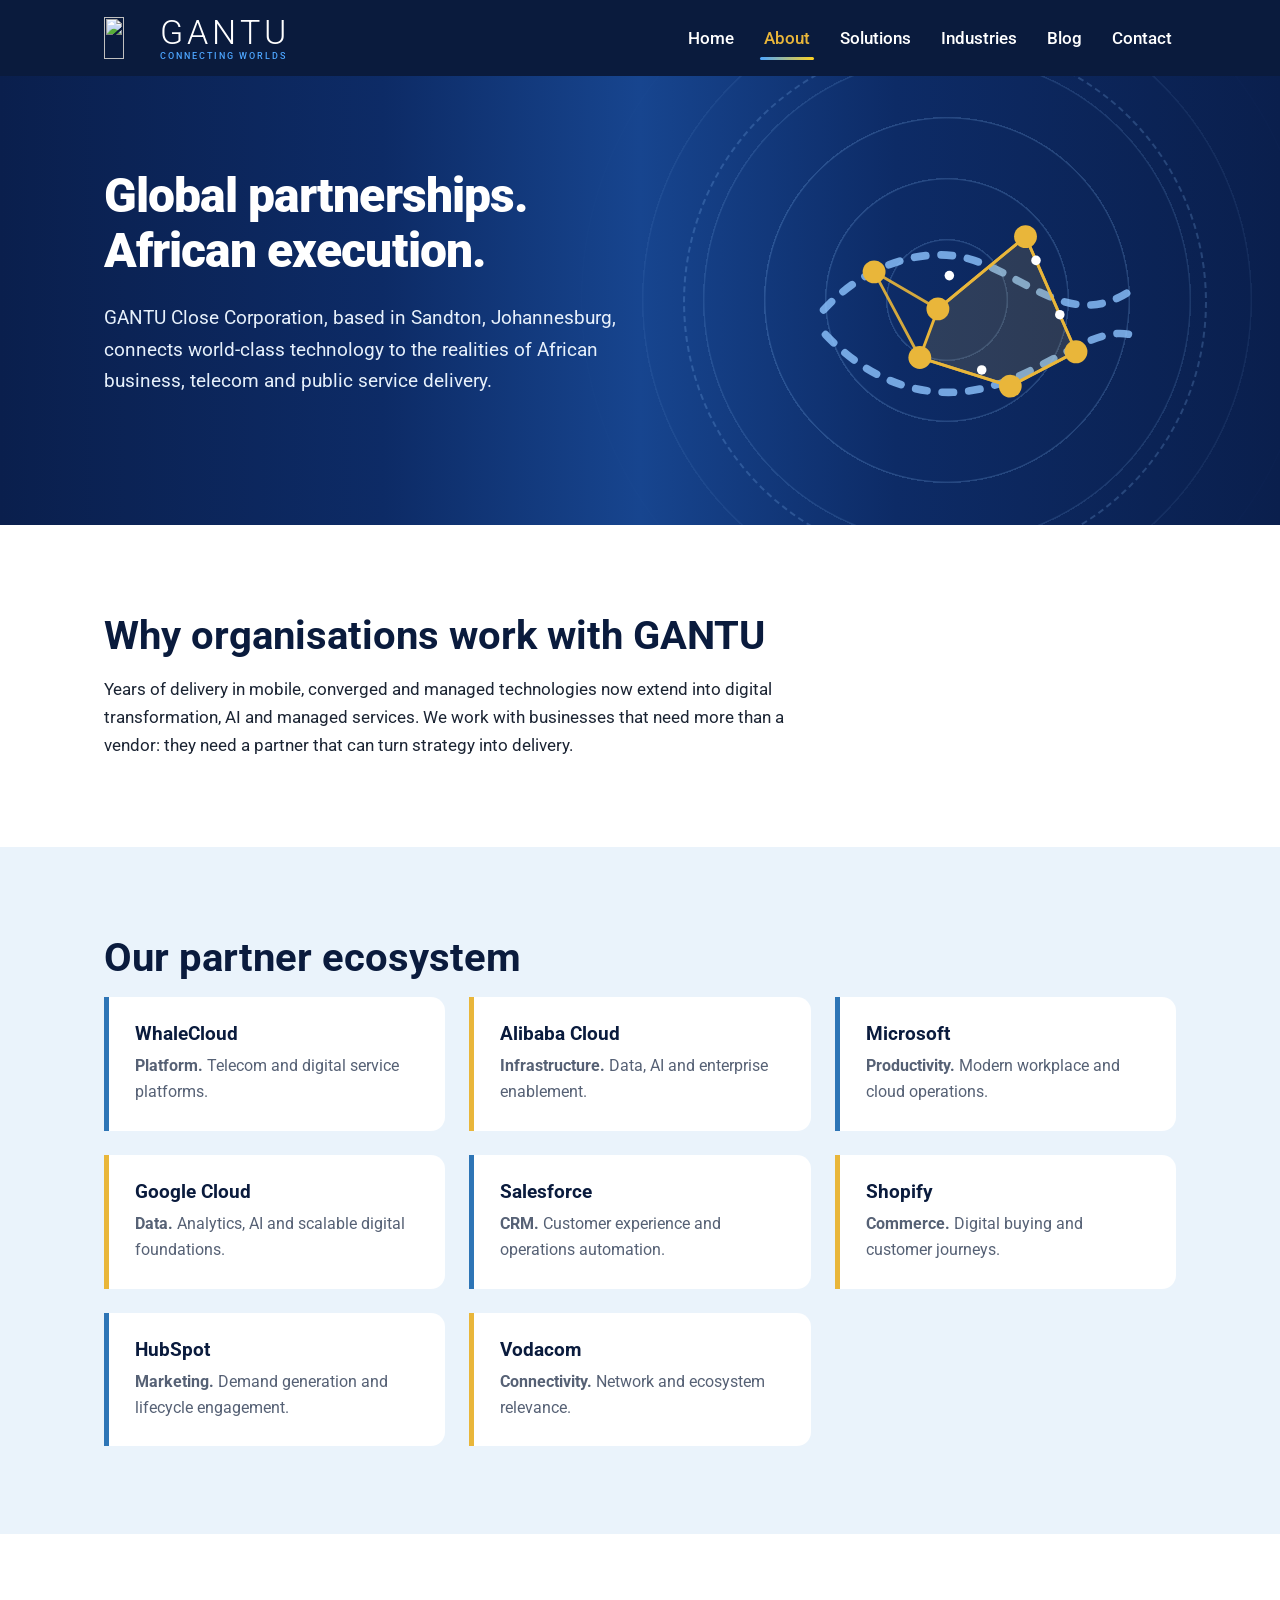
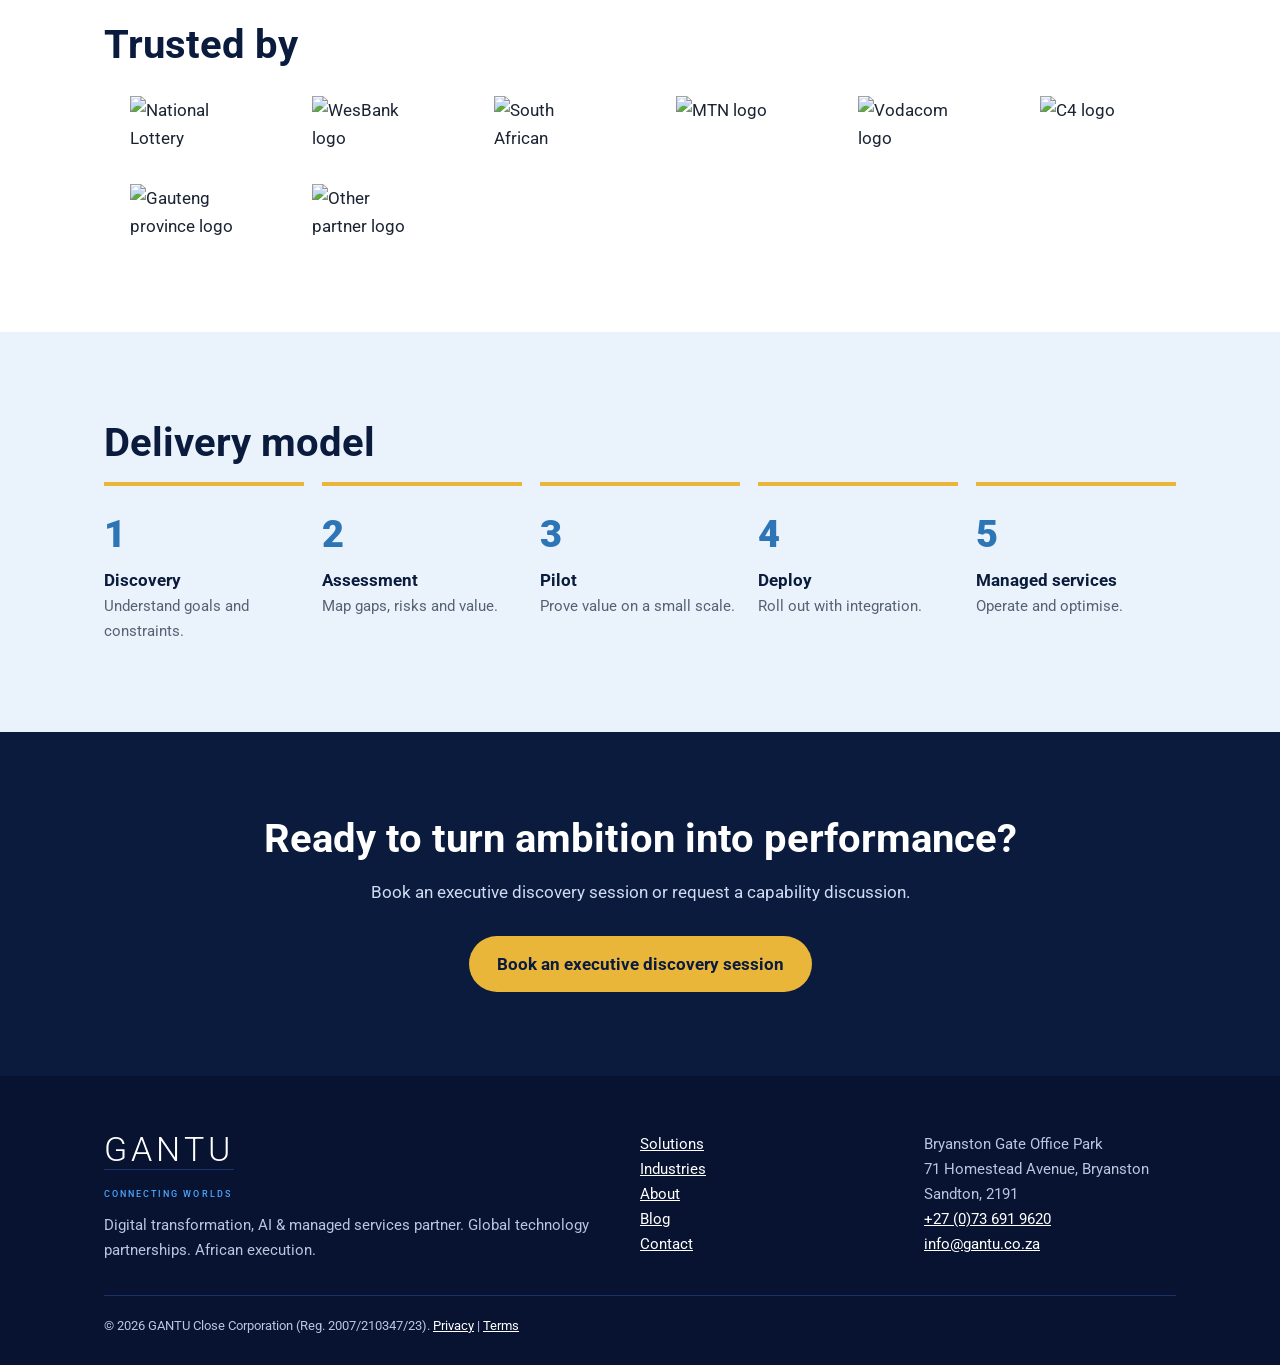
==== commit 445c5930: "Restore the five pages to the pre-fix logo path state by using the root-level gantu-icon.png asset i" ====
--- a/about.html
+++ b/about.html
@@ -5,15 +5,14 @@
 <meta property="og:type" content="website"><meta property="og:site_name" content="GANTU"><meta property="og:title" content="About | GANTU"><meta property="og:description" content="GANTU Close Corporation: global technology partners, African execution, trusted by enterprise and public-sector clients."><meta property="og:image" content="https://gantu.co.za/wp-content/uploads/2024/11/logo_light.png">
 <link rel="preconnect" href="https://fonts.googleapis.com"><link rel="preconnect" href="https://fonts.gstatic.com" crossorigin>
 <link href="https://fonts.googleapis.com/css2?family=Roboto:wght@400;500;700;900&display=swap" rel="stylesheet"><link rel="stylesheet" href="style.css"></head>
-<body><header><div class="w nav"><a href="index.html" class="brand"><img src="gantu-icon.png" alt="GANTU logo" width="140" height="123"><span class="wm"><b>GANTU</b><small>Connecting Worlds</small></span></a>
+<body><header><div class="w nav"><a href="index.html" class="brand"><img src="images/gantu-icon.png" alt="" width="140" height="123"><span class="wm"><b>GANTU</b><small>Connecting Worlds</small></span></a>
 <input type="checkbox" id="m" aria-label="Toggle menu"><label for="m" class="bg" aria-hidden="true">&#9776;</label>
 <ul><li><a href="index.html">Home</a></li><li><a href="about.html" aria-current=page>About</a></li><li><a href="solutions.html">Solutions</a></li><li><a href="industries.html">Industries</a></li><li><a href="blog.html">Blog</a></li><li><a href="contact.html">Contact</a></li></ul></div></header>
 <main><section class="hero sm ab"><div class="w"><div><h1>Global partnerships. African execution.</h1><p>GANTU Close Corporation, based in Sandton, Johannesburg, connects world-class technology to the realities of African business, telecom and public service delivery.</p></div><svg class="iso" viewBox="0 0 420 320" role="img" aria-label="Abstract illustration showing GANTU global partnerships and African execution"><g fill="none" stroke="#8EC5FF" stroke-linecap="round" stroke-opacity=".8"><path class="flow" d="M50 170C90 126 154 100 208 118C265 137 311 191 372 150" stroke-width="8" stroke-dasharray="12 16"/><path class="flow" d="M52 196C107 254 173 268 233 248C290 229 335 187 372 196" stroke-width="8" stroke-dasharray="12 16"/></g><g fill="none" stroke="#E9B63A" stroke-width="3"><path d="M103 130L170 169L262 93L315 214L246 250L151 220L103 130Z" opacity=".9"/><path class="pr" d="M170 169L262 93L315 214L246 250L151 220L170 169Z" fill="rgba(233,182,58,.15)"/></g><g fill="#E9B63A"><circle class="pin" cx="103" cy="130" r="12"/><circle class="pin" cx="170" cy="169" r="12"/><circle class="pin" cx="262" cy="93" r="12"/><circle class="pin" cx="315" cy="214" r="12"/><circle class="pin" cx="246" cy="250" r="12"/><circle class="pin" cx="151" cy="220" r="12"/></g><g fill="#fff"><circle cx="182" cy="134" r="5"/><circle cx="273" cy="118" r="5"/><circle cx="298" cy="175" r="5"/><circle cx="216" cy="233" r="5"/></g></svg></div></section>
 <section class="s"><div class="w"><h2>Why organisations work with GANTU</h2><p>Years of delivery in mobile, converged and managed technologies now extend into digital transformation, AI and managed services. We work with businesses that need more than a vendor: they need a partner that can turn strategy into delivery.</p></div></section>
 <section class="s alt"><div class="w"><h2>Our partner ecosystem</h2><div class='grid'><div class="t"><h3>WhaleCloud</h3><p><b>Platform.</b> Telecom and digital service platforms.</p></div><div class="t"><h3>Alibaba Cloud</h3><p><b>Infrastructure.</b> Data, AI and enterprise enablement.</p></div><div class="t"><h3>Microsoft</h3><p><b>Productivity.</b> Modern workplace and cloud operations.</p></div><div class="t"><h3>Google Cloud</h3><p><b>Data.</b> Analytics, AI and scalable digital foundations.</p></div><div class="t"><h3>Salesforce</h3><p><b>CRM.</b> Customer experience and operations automation.</p></div><div class="t"><h3>Shopify</h3><p><b>Commerce.</b> Digital buying and customer journeys.</p></div><div class="t"><h3>HubSpot</h3><p><b>Marketing.</b> Demand generation and lifecycle engagement.</p></div><div class="t"><h3>Vodacom</h3><p><b>Connectivity.</b> Network and ecosystem relevance.</p></div></div></div></section>
-<section class="s"><div class="w"><h2>Trusted by</h2><ul class='clients'><li><img src="images/clients/c1.jpg" alt="National Lottery (Ithuba) logo" width="220" height="120" loading="lazy"></li><li><img src="images/clients/c2.jpg" alt="WesBank logo" width="220" height="120" loading="lazy"></li><li><img src="images/clients/c3.jpg" alt="South African government logo" width="220" height="120" loading="lazy"></li><li><img src="images/clients/c4.jpg" alt="MTN logo" width="220" height="120" loading="lazy"></li><li><img src="images/clients/c5.jpg" alt="Vodacom logo" width="220" height="120" loading="lazy"></li><li><img src="images/clients/c6.jpg" alt="Mango logo" width="220" height="120" loading="lazy"></li></ul></div></section>
-<section class="s alt"><div class="w"><h2>Delivery model</h2><ol class="steps"><li>Discovery<span>Understand goals and constraints.</span></li><li>Assessment<span>Map gaps, risks and value.</span></li><li>Pilot<span>Prove value on a small scale.</span></li><li>Deploy<span>Roll out with integration.</span></li><li>Managed services<span>Operate and optimise.</span></li></ol></div></section>
-</main>
+<section class="s"><div class="w"><h2>Trusted by</h2><ul class='clients'><li><img src="images/clients/c1.jpg" alt="National Lottery (Ithuba) logo" width="220" height="120" loading="lazy"></li><li><img src="images/clients/c2.jpg" alt="WesBank logo" width="220" height="120" loading="lazy"></li><li><img src="images/clients/c3.jpg" alt="South African government logo" width="220" height="120" loading="lazy"></li><li><img src="images/clients/c4.jpg" alt="MTN logo" width="220" height="120" loading="lazy"></li><li><img src="images/clients/c5.jpg" alt="Vodacom logo" width="220" height="120" loading="lazy"></li><li><img src="images/clients/c6.jpg" alt="C4 logo" width="220" height="120" loading="lazy"></li><li><img src="images/clients/c7.jpg" alt="Gauteng province logo" width="220" height="120" loading="lazy"></li><li><img src="images/clients/c8.jpg" alt="Other partner logo" width="220" height="120" loading="lazy"></li></ul></div></section>
+<section class="s alt"><div class="w"><h2>Delivery model</h2><ol class="steps"><li>Discovery<span>Understand goals and constraints.</span></li><li>Assessment<span>Map gaps, risks and value.</span></li><li>Pilot<span>Prove value on a small scale.</span></li><li>Deploy<span>Roll out with integration.</span></li><li>Managed services<span>Operate and optimise.</span></li></ol></div></section><section class="cta"><div class="w"><h2>Ready to turn ambition into performance?</h2><p>Book an executive discovery session or request a capability discussion.</p><a class="btn" href="contact.html">Book an executive discovery session</a></div></section></main>
 <footer><div class="w"><div><span class="wm"><b>GANTU</b><small>Connecting Worlds</small></span><p style="margin-top:14px">Digital transformation, AI &amp; managed services partner. Global technology partnerships. African execution.</p></div>
 <nav aria-label="Footer"><p><a href="solutions.html">Solutions</a><br><a href="industries.html">Industries</a><br><a href="about.html">About</a><br><a href="blog.html">Blog</a><br><a href="contact.html">Contact</a></p></nav>
 <address style="font-style:normal">Bryanston Gate Office Park<br>71 Homestead Avenue, Bryanston<br>Sandton, 2191<br><a href="tel:+27736919620">+27 (0)73 691 9620</a><br><a href="mailto:info@gantu.co.za">info@gantu.co.za</a></address>
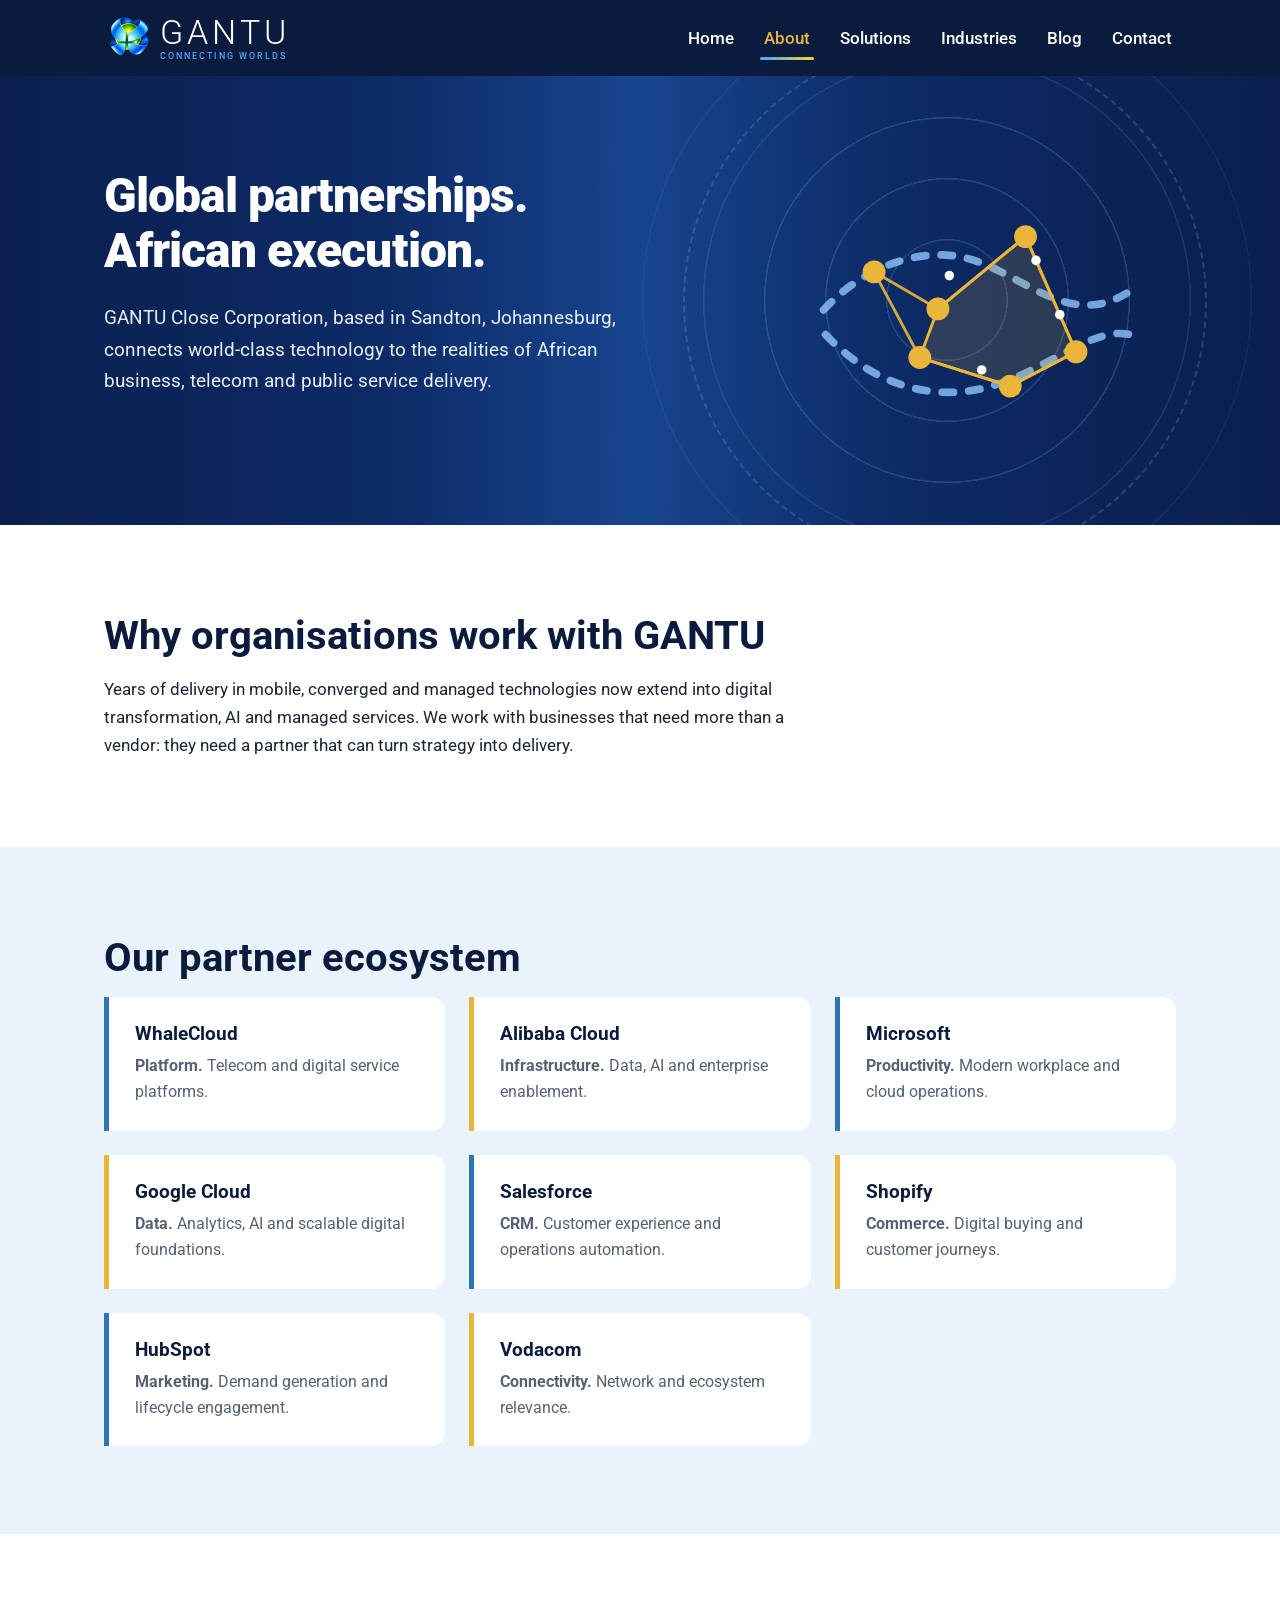
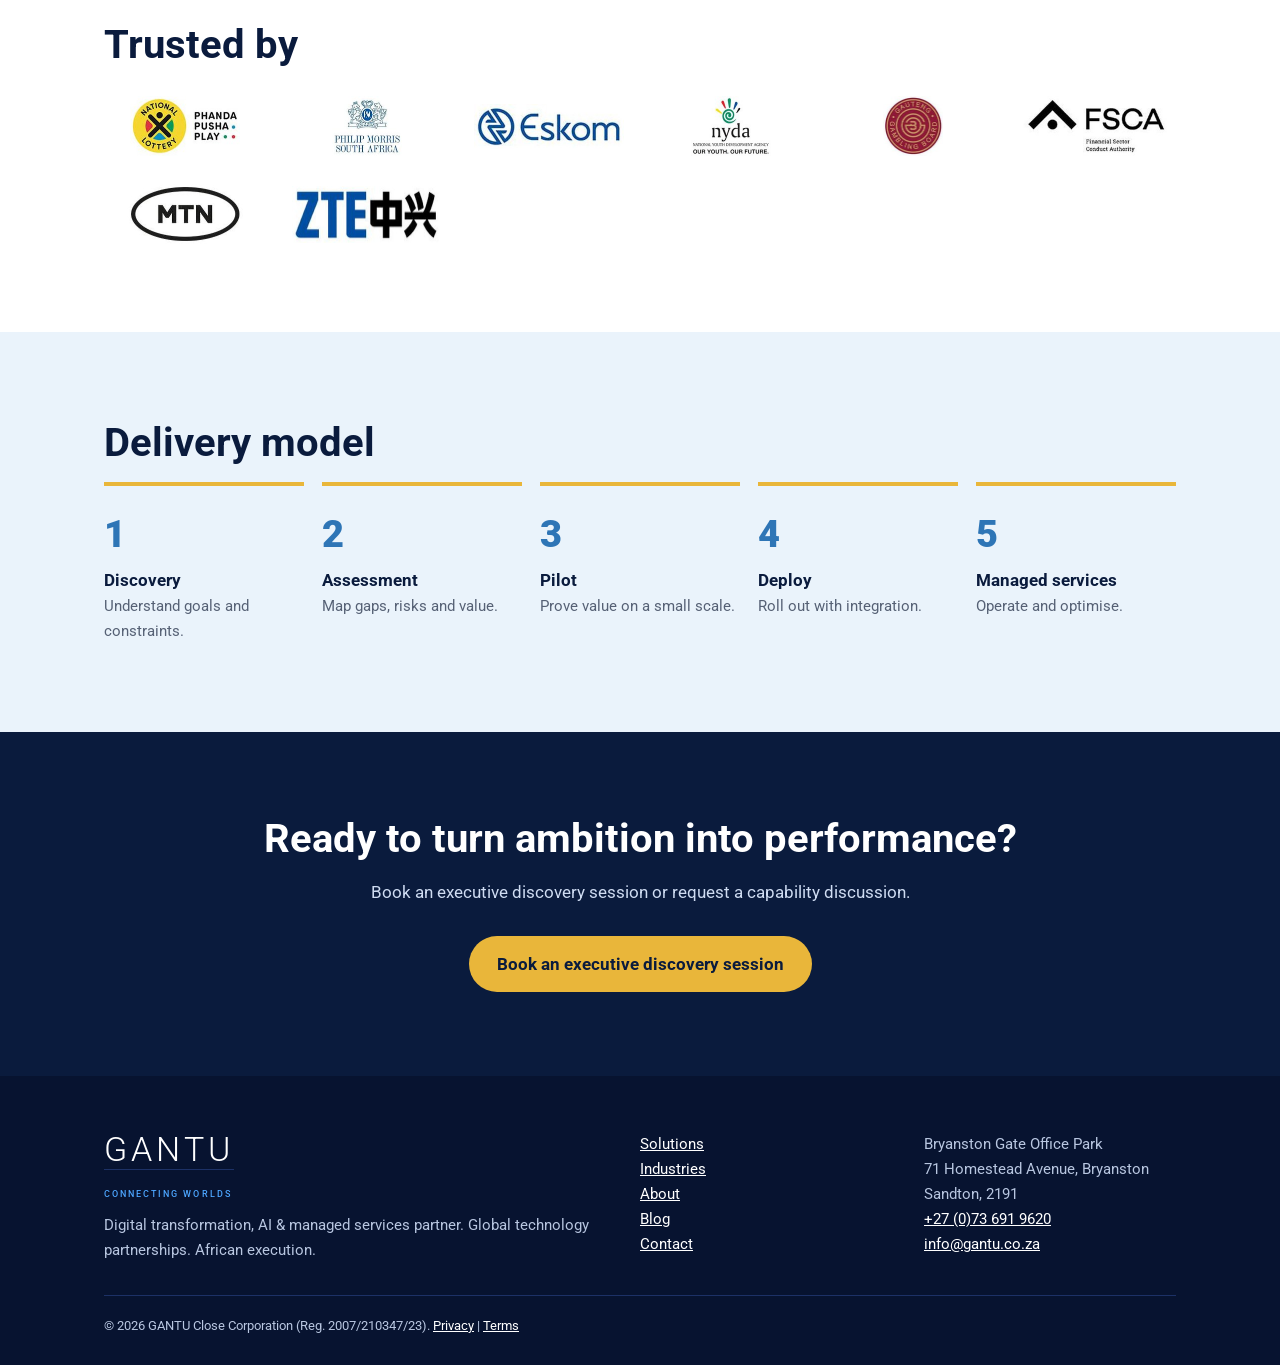
==== commit 8952da3d: "Fix broken Trusted by images on About by referencing the existing root-level client image files." ====
--- a/about.html
+++ b/about.html
@@ -5,13 +5,13 @@
 <meta property="og:type" content="website"><meta property="og:site_name" content="GANTU"><meta property="og:title" content="About | GANTU"><meta property="og:description" content="GANTU Close Corporation: global technology partners, African execution, trusted by enterprise and public-sector clients."><meta property="og:image" content="https://gantu.co.za/wp-content/uploads/2024/11/logo_light.png">
 <link rel="preconnect" href="https://fonts.googleapis.com"><link rel="preconnect" href="https://fonts.gstatic.com" crossorigin>
 <link href="https://fonts.googleapis.com/css2?family=Roboto:wght@400;500;700;900&display=swap" rel="stylesheet"><link rel="stylesheet" href="style.css"></head>
-<body><header><div class="w nav"><a href="index.html" class="brand"><img src="images/gantu-icon.png" alt="" width="140" height="123"><span class="wm"><b>GANTU</b><small>Connecting Worlds</small></span></a>
+<body><header><div class="w nav"><a href="index.html" class="brand"><img src="gantu-icon.png" alt="GANTU logo" width="140" height="123"><span class="wm"><b>GANTU</b><small>Connecting Worlds</small></span></a>
 <input type="checkbox" id="m" aria-label="Toggle menu"><label for="m" class="bg" aria-hidden="true">&#9776;</label>
 <ul><li><a href="index.html">Home</a></li><li><a href="about.html" aria-current=page>About</a></li><li><a href="solutions.html">Solutions</a></li><li><a href="industries.html">Industries</a></li><li><a href="blog.html">Blog</a></li><li><a href="contact.html">Contact</a></li></ul></div></header>
 <main><section class="hero sm ab"><div class="w"><div><h1>Global partnerships. African execution.</h1><p>GANTU Close Corporation, based in Sandton, Johannesburg, connects world-class technology to the realities of African business, telecom and public service delivery.</p></div><svg class="iso" viewBox="0 0 420 320" role="img" aria-label="Abstract illustration showing GANTU global partnerships and African execution"><g fill="none" stroke="#8EC5FF" stroke-linecap="round" stroke-opacity=".8"><path class="flow" d="M50 170C90 126 154 100 208 118C265 137 311 191 372 150" stroke-width="8" stroke-dasharray="12 16"/><path class="flow" d="M52 196C107 254 173 268 233 248C290 229 335 187 372 196" stroke-width="8" stroke-dasharray="12 16"/></g><g fill="none" stroke="#E9B63A" stroke-width="3"><path d="M103 130L170 169L262 93L315 214L246 250L151 220L103 130Z" opacity=".9"/><path class="pr" d="M170 169L262 93L315 214L246 250L151 220L170 169Z" fill="rgba(233,182,58,.15)"/></g><g fill="#E9B63A"><circle class="pin" cx="103" cy="130" r="12"/><circle class="pin" cx="170" cy="169" r="12"/><circle class="pin" cx="262" cy="93" r="12"/><circle class="pin" cx="315" cy="214" r="12"/><circle class="pin" cx="246" cy="250" r="12"/><circle class="pin" cx="151" cy="220" r="12"/></g><g fill="#fff"><circle cx="182" cy="134" r="5"/><circle cx="273" cy="118" r="5"/><circle cx="298" cy="175" r="5"/><circle cx="216" cy="233" r="5"/></g></svg></div></section>
 <section class="s"><div class="w"><h2>Why organisations work with GANTU</h2><p>Years of delivery in mobile, converged and managed technologies now extend into digital transformation, AI and managed services. We work with businesses that need more than a vendor: they need a partner that can turn strategy into delivery.</p></div></section>
 <section class="s alt"><div class="w"><h2>Our partner ecosystem</h2><div class='grid'><div class="t"><h3>WhaleCloud</h3><p><b>Platform.</b> Telecom and digital service platforms.</p></div><div class="t"><h3>Alibaba Cloud</h3><p><b>Infrastructure.</b> Data, AI and enterprise enablement.</p></div><div class="t"><h3>Microsoft</h3><p><b>Productivity.</b> Modern workplace and cloud operations.</p></div><div class="t"><h3>Google Cloud</h3><p><b>Data.</b> Analytics, AI and scalable digital foundations.</p></div><div class="t"><h3>Salesforce</h3><p><b>CRM.</b> Customer experience and operations automation.</p></div><div class="t"><h3>Shopify</h3><p><b>Commerce.</b> Digital buying and customer journeys.</p></div><div class="t"><h3>HubSpot</h3><p><b>Marketing.</b> Demand generation and lifecycle engagement.</p></div><div class="t"><h3>Vodacom</h3><p><b>Connectivity.</b> Network and ecosystem relevance.</p></div></div></div></section>
-<section class="s"><div class="w"><h2>Trusted by</h2><ul class='clients'><li><img src="images/clients/c1.jpg" alt="National Lottery (Ithuba) logo" width="220" height="120" loading="lazy"></li><li><img src="images/clients/c2.jpg" alt="WesBank logo" width="220" height="120" loading="lazy"></li><li><img src="images/clients/c3.jpg" alt="South African government logo" width="220" height="120" loading="lazy"></li><li><img src="images/clients/c4.jpg" alt="MTN logo" width="220" height="120" loading="lazy"></li><li><img src="images/clients/c5.jpg" alt="Vodacom logo" width="220" height="120" loading="lazy"></li><li><img src="images/clients/c6.jpg" alt="C4 logo" width="220" height="120" loading="lazy"></li><li><img src="images/clients/c7.jpg" alt="Gauteng province logo" width="220" height="120" loading="lazy"></li><li><img src="images/clients/c8.jpg" alt="Other partner logo" width="220" height="120" loading="lazy"></li></ul></div></section>
+<section class="s"><div class="w"><h2>Trusted by</h2><ul class='clients'><li><img src="c1.jpg" alt="National Lottery (Ithuba) logo" width="220" height="120" loading="lazy"></li><li><img src="c2.jpg" alt="Philip Morris South Africa logo" width="139" height="120" loading="lazy"></li><li><img src="c3.jpg" alt="Eskom logo" width="300" height="90" loading="lazy"></li><li><img src="c4.jpg" alt="NYDA logo" width="160" height="120" loading="lazy"></li><li><img src="c5.jpg" alt="Gauteng Gambling Board logo" width="121" height="120" loading="lazy"></li><li><img src="c6.jpg" alt="FSCA logo" width="290" height="120" loading="lazy"></li><li><img src="c7.jpg" alt="MTN logo" width="231" height="120" loading="lazy"></li><li><img src="c8.jpg" alt="ZTE logo" width="300" height="115" loading="lazy"></li></ul></div></section>
 <section class="s alt"><div class="w"><h2>Delivery model</h2><ol class="steps"><li>Discovery<span>Understand goals and constraints.</span></li><li>Assessment<span>Map gaps, risks and value.</span></li><li>Pilot<span>Prove value on a small scale.</span></li><li>Deploy<span>Roll out with integration.</span></li><li>Managed services<span>Operate and optimise.</span></li></ol></div></section><section class="cta"><div class="w"><h2>Ready to turn ambition into performance?</h2><p>Book an executive discovery session or request a capability discussion.</p><a class="btn" href="contact.html">Book an executive discovery session</a></div></section></main>
 <footer><div class="w"><div><span class="wm"><b>GANTU</b><small>Connecting Worlds</small></span><p style="margin-top:14px">Digital transformation, AI &amp; managed services partner. Global technology partnerships. African execution.</p></div>
 <nav aria-label="Footer"><p><a href="solutions.html">Solutions</a><br><a href="industries.html">Industries</a><br><a href="about.html">About</a><br><a href="blog.html">Blog</a><br><a href="contact.html">Contact</a></p></nav>
